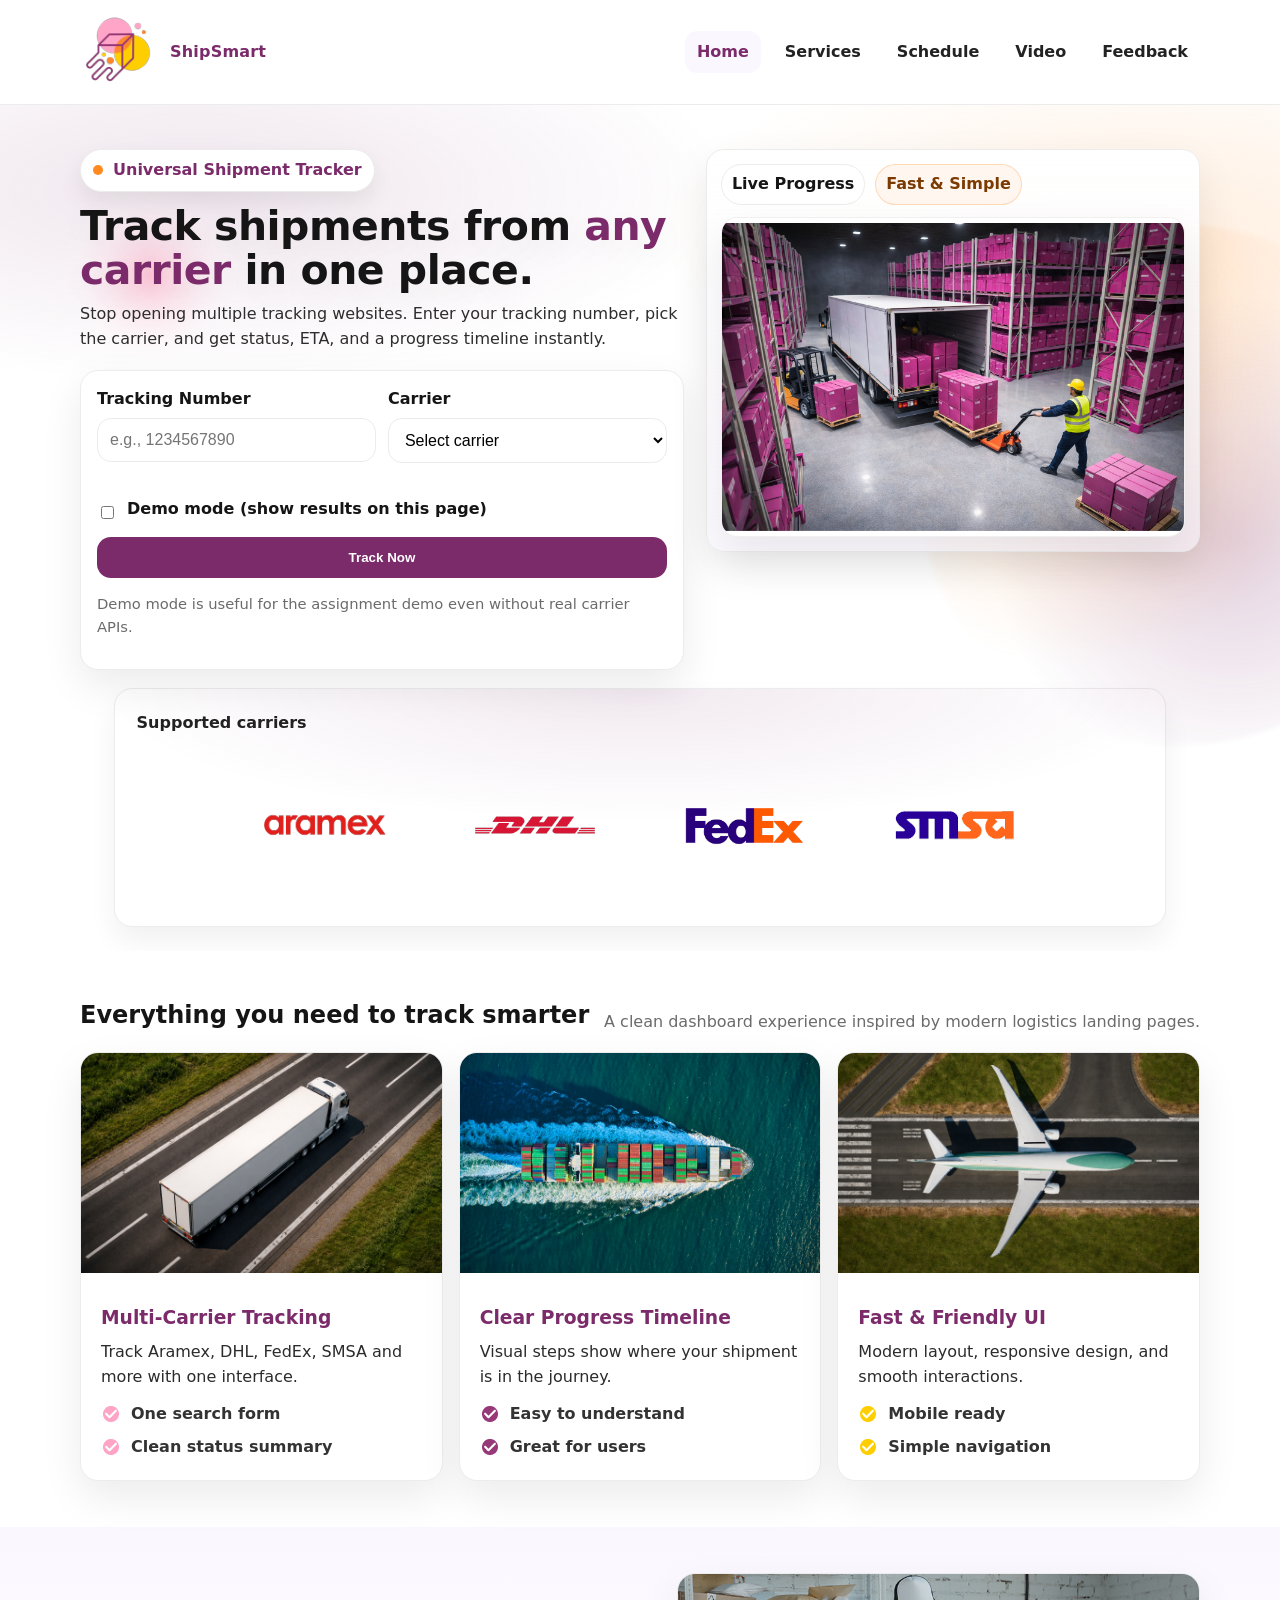
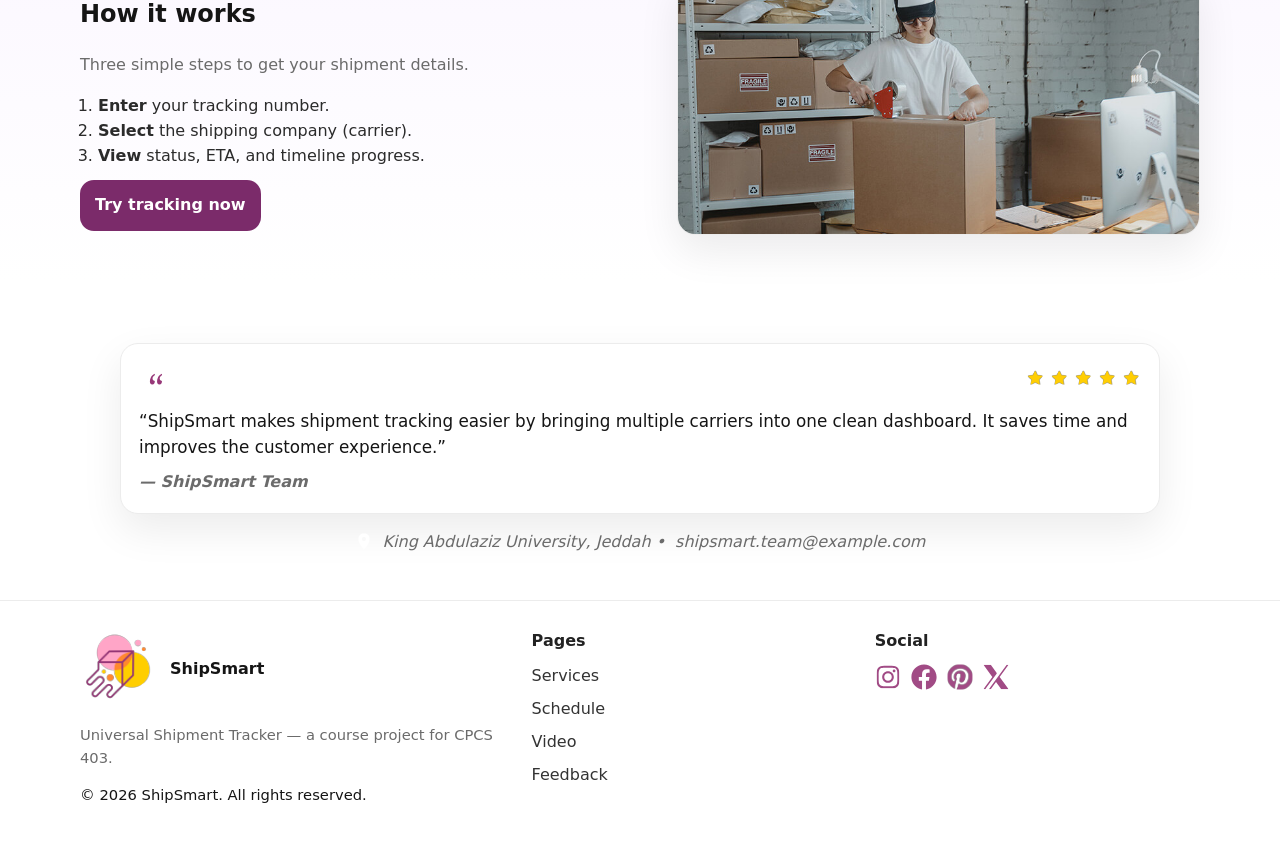
==== index.html @ 84a495c3 "add required files for assinment1" ====
<!--
Name: Sama Salem Saloum
ID: 2205679
Section: CPCS403
Date: 27-02-2026
File: index.html
Purpose: ShipSmart Home Page (Universal Shipment Tracker) - interactive landing page
-->

<!DOCTYPE html>
<html lang="en">
<head>
  <meta charset="UTF-8" />
  <meta name="viewport" content="width=device-width, initial-scale=1.0" />
  <title>ShipSmart | Universal Shipment Tracker</title>
  <link rel="icon" type="image/svg+xml" href="images/shipsmart-logo-3.svg" />

  <!-- External CSS (Required) -->
  <link rel="stylesheet" href="global/main.css" />
  <!-- Print CSS (schedule-only printing) -->
  <link rel="stylesheet" href="global/print.css" media="print" />
</head>

<body>
  <!-- ===================== HEADER (Semantic Tag required) ===================== -->
  <header class="site-header">
    <div class="container header-inner">
      <!-- Brand -->
      <a class="brand" href="index.html" aria-label="ShipSmart Home">
        <img class="brand-logo" src="images/shipsmart-logo-3.svg" alt="ShipSmart logo" />
        <span class="brand-name">ShipSmart</span>
      </a>

      <!-- Navigation (consistent across pages) -->
      <nav class="nav" aria-label="Main navigation">
        <ul class="nav-list">
          <li><a class="nav-link is-active" href="index.html">Home</a></li>
          <li><a class="nav-link" href="pages/services.html">Services</a></li>
          <li><a class="nav-link" href="pages/schedule.html">Schedule</a></li>
          <li><a class="nav-link" href="pages/video.html">Video</a></li>
          <li><a class="nav-link" href="pages/feedback.html">Feedback</a></li>
        </ul>
      </nav>

      <!-- Mobile toggle -->
      <button class="nav-toggle" type="button" aria-label="Open menu" aria-expanded="false">
        ☰
      </button>
    </div>
  </header>

  <!-- ===================== MAIN ===================== -->
  <main>
    <!-- ===================== HERO ===================== -->
    <section class="hero">
      <!-- Decorative shapes (optional, Webflow-like) -->
      <img class="decor decor-light-1" src="images/pink light.svg" alt="" aria-hidden="true" />
      <img class="decor decor-light-2" src="images/yellow light.svg" alt="" aria-hidden="true" />

      <div class="container hero-grid">
        <!-- Left: copy + form -->
        <div class="hero-left">
          <p class="pill">
            <span class="dot"></span>
            Universal Shipment Tracker
          </p>

          <h1 class="hero-title">
            Track shipments from <span class="accent">any carrier</span> in one place.
          </h1>

          <p class="hero-subtitle">
            Stop opening multiple tracking websites. Enter your tracking number, pick the carrier,
            and get status, ETA, and a progress timeline instantly.
          </p>

          <!-- Tracking form (JS + PHP compatible) -->
          <form id="trackForm" class="card track-card" action="server/track.php" method="POST" novalidate>
            <div class="field-grid">
              <div class="field">
                <label for="trackingNumber">Tracking Number</label>
                <input
                  id="trackingNumber"
                  name="trackingNumber"
                  type="text"
                  placeholder="e.g., 1234567890"
                  autocomplete="off"
                  required
                />
                <p class="error" id="trackingError" aria-live="polite"></p>
              </div>

              <div class="field">
                <label for="carrier">Carrier</label>
                <select id="carrier" name="carrier" required>
                  <option value="" disabled selected>Select carrier</option>
                  <option value="aramex">Aramex</option>
                  <option value="dhl">DHL</option>
                  <option value="fedex">FedEx</option>
                  <option value="smsa">SMSA</option>
                </select>
                <p class="error" id="carrierError" aria-live="polite"></p>
              </div>
            </div>

            <div class="field inline">
              <input type="checkbox" id="demoMode" name="demoMode" />
              <label for="demoMode">Demo mode (show results on this page)</label>
            </div>

            <button class="btn btn-primary" type="submit" id="trackBtn">Track Now</button>

            <p class="small muted">
              Demo mode is useful for the assignment demo even without real carrier APIs.
            </p>
          </form>
        </div>

        <!-- Right: illustration + result panel -->
        <div class="hero-right">
          <div class="illustration card">
            <div class="illus-top">
              <span class="chip">Live Progress</span>
              <span class="chip chip-soft">Fast & Simple</span>
            </div>

            <!-- ✅ FIXED: media wrapper so image fits perfectly -->
            <div class="hero-media">
              <img class="hero-illus" src="images/wherehouse pirbul boxes.svg" alt="Warehouse with boxes illustration" />
            </div>

            <!-- Result area (JS demo) -->
            <div id="resultArea" class="result card-inner" hidden>
              <div class="result-head">
                <h2 class="result-title">Shipment Status</h2>
                <span id="statusBadge" class="badge">Loading</span>
              </div>

              <div class="result-grid">
                <p><strong>Carrier:</strong> <span id="rCarrier">—</span></p>
                <p><strong>Tracking #:</strong> <span id="rTracking">—</span></p>
                <p><strong>ETA:</strong> <span id="rEta">—</span></p>
                <p><strong>Last Update:</strong> <span id="rUpdate">—</span></p>
              </div>

              <!-- Timeline (ordered list required usage) -->
              <ol class="timeline" aria-label="Shipment progress timeline">
                <li class="step" data-step="created"><span class="step-dot"></span>Shipment Created</li>
                <li class="step" data-step="picked"><span class="step-dot"></span>Picked Up</li>
                <li class="step" data-step="transit"><span class="step-dot"></span>In Transit</li>
                <li class="step" data-step="out"><span class="step-dot"></span>Out for Delivery</li>
                <li class="step" data-step="delivered"><span class="step-dot"></span>Delivered</li>
              </ol>

              <div class="result-actions">
                <button class="btn" type="button" id="newSearchBtn">New Search</button>
                <a class="btn btn-ghost" href="pages/feedback.html">Leave Feedback</a>
              </div>
            </div>

            <!-- Loading box -->
            <div id="loadingBox" class="loading" hidden>
              <span class="spinner" aria-hidden="true"></span>
              <span>Checking shipment status…</span>
            </div>
          </div>
        </div>
      </div>

      <!-- ✅ FIXED: Supported carriers full width under BOTH cards -->
      <div class="container">
        <div class="container container-wide">
        <div class="logos logos-wide">
          <p class="logos-title">Supported carriers</p>
          <div class="logos-row" aria-label="Carrier logos">
            <img src="images/aramex logo.svg" alt="Aramex" class="logo" />
            <img src="images/dhl logo.svg" alt="DHL" class="logo" />
            <img src="images/fedex logo.svg" alt="FedEx" class="logo" />
            <img src="images/smsa logo.svg" alt="SMSA" class="logo" />
          </div>
        </div>
        </div>
      </div>
    </section>

    <!-- ===================== FEATURES ===================== -->
    <section class="section">
      <div class="container">
        <div class="section-head">
          <h2>Everything you need to track smarter</h2>
          <p class="muted">
            A clean dashboard experience inspired by modern logistics landing pages.
          </p>
        </div>

        <div class="grid-3">
          <!-- Card 1 -->
          <article class="feature card">
            <div class="feature-image">
              <img src="images/truck.svg" alt="Truck transport" />
            </div>

            <div class="feature-content">
              <h3>Multi-Carrier Tracking</h3>
              <p>Track Aramex, DHL, FedEx, SMSA and more with one interface.</p>

              <ul class="check-list">
                <li><img src="images/pink check.svg" alt="" aria-hidden="true"> One search form</li>
                <li><img src="images/pink check.svg" alt="" aria-hidden="true"> Clean status summary</li>
              </ul>
            </div>
          </article>

          <!-- Card 2 -->
          <article class="feature card">
            <div class="feature-image">
              <img src="images/ship.svg" alt="Ship transport" />
            </div>

            <div class="feature-content">
              <h3>Clear Progress Timeline</h3>
              <p>Visual steps show where your shipment is in the journey.</p>

              <ul class="check-list">
                <li><img src="images/pirbul check.svg" alt="" aria-hidden="true"> Easy to understand</li>
                <li><img src="images/pirbul check.svg" alt="" aria-hidden="true"> Great for users</li>
              </ul>
            </div>
          </article>

          <!-- Card 3 -->
          <article class="feature card">
            <div class="feature-image">
              <img src="images/airplane.svg" alt="Airplane transport" />
            </div>

            <div class="feature-content">
              <h3>Fast & Friendly UI</h3>
              <p>Modern layout, responsive design, and smooth interactions.</p>

              <ul class="check-list">
                <li><img src="images/yellow check.svg" alt="" aria-hidden="true"> Mobile ready</li>
                <li><img src="images/yellow check.svg" alt="" aria-hidden="true"> Simple navigation</li>
              </ul>
            </div>
          </article>
        </div>
      </div>
    </section>

    <!-- ===================== HOW IT WORKS ===================== -->
    <section class="section section-soft">
      <div class="container how-grid">
        <div>
          <h2>How it works</h2>
          <p class="muted">
            Three simple steps to get your shipment details.
          </p>

          <!-- Required HTML element usage -->
          <ol class="how-steps">
            <li><strong>Enter</strong> your tracking number.</li>
            <li><strong>Select</strong> the shipping company (carrier).</li>
            <li><strong>View</strong> status, ETA, and timeline progress.</li>
          </ol>

          <a class="btn btn-primary btn-inline" href="#trackForm">Try tracking now</a>
        </div>

        <div class="card how-card">
          <img src="images/girl do box orders.svg" alt="Person managing orders illustration" />
        </div>
      </div>
    </section>

    <!-- ===================== QUOTE / TESTIMONIAL ===================== -->
    <section class="section">
      <div class="container">
        <blockquote class="quote card">
          <div class="quote-top">
            <img class="quote-icon" src="images/duble cotation mark pirbul.svg" alt="" aria-hidden="true" />
            <div class="stars" aria-label="rating">
              <img src="images/star.svg" alt="" aria-hidden="true" />
              <img src="images/star.svg" alt="" aria-hidden="true" />
              <img src="images/star.svg" alt="" aria-hidden="true" />
              <img src="images/star.svg" alt="" aria-hidden="true" />
              <img src="images/star.svg" alt="" aria-hidden="true" />
            </div>
          </div>

          <p>
            “ShipSmart makes shipment tracking easier by bringing multiple carriers into one clean dashboard.
            It saves time and improves the customer experience.”
          </p>

          <cite>— ShipSmart Team</cite>
        </blockquote>

        <!-- address tag required usage -->
        <address class="contact">
          <img src="images/location icon.svg" alt="" aria-hidden="true" />
          King Abdulaziz University, Jeddah •
          <a href="mailto:shipsmart.team@example.com">shipsmart.team@example.com</a>
        </address>
      </div>
    </section>
  </main>

  <!-- ===================== FOOTER (Semantic Tag required) ===================== -->
  <footer class="site-footer">
    <div class="container footer-grid">
      <div>
        <div class="footer-brand">
          <img class="footer-logo" src="images/shipsmart-logo-3.svg" alt="ShipSmart logo" />
          <strong>ShipSmart</strong>
        </div>
        <p class="muted small">
          Universal Shipment Tracker — a course project for CPCS 403.
        </p>
        <p class="small">&copy; 2026 ShipSmart. All rights reserved.</p>
      </div>

      <div>
        <p class="footer-title">Pages</p>
        <ul class="footer-links">
          <li><a href="pages/services.html">Services</a></li>
          <li><a href="pages/schedule.html">Schedule</a></li>
          <li><a href="pages/video.html">Video</a></li>
          <li><a href="pages/feedback.html">Feedback</a></li>
        </ul>
      </div>

      <div>
        <p class="footer-title">Social</p>
        <div class="social">
          <a href="#" aria-label="Instagram"><img src="images/instagram-logo.svg" alt="" aria-hidden="true" /></a>
          <a href="#" aria-label="Facebook"><img src="images/facebook-logo.svg" alt="" aria-hidden="true" /></a>
          <a href="#" aria-label="Pinterest"><img src="images/pinterest-logo.svg" alt="" aria-hidden="true" /></a>
          <a href="#" aria-label="X"><img src="images/x-logo.svg" alt="" aria-hidden="true" /></a>
        </div>
      </div>
    </div>
  </footer>

  <!-- External JS (Required) -->
  <script src="scripts/main.js"></script>
</body>
</html>
---- global/main.css ----
/*
Name: Sama Salem Saloum
ID: 2205679
Section: CPCS403
Date: 27-02-2026
File: global/main.css
Purpose: Global styling for ShipSmart (Webflow-style landing page)
*/

:root{
  --bg: #ffffff;
  --soft: #fbf7ff;
  --soft2:#fff6f0;
  --text:#151515;
  --muted:#6b6b6b;
  --border:#ececec;

  --primary:#7b2b6a;     /* purple */
  --accent:#ff8a1f;      /* orange */
  --yellow:#f6c544;

  --radius: 18px;
  --shadow: 0 16px 40px rgba(0,0,0,0.08);
  --shadow2: 0 10px 22px rgba(0,0,0,0.07);
}

*{ box-sizing:border-box; }
html,body{ height:100%; }
body{
  margin:0;
  font-family: system-ui, -apple-system, Segoe UI, Roboto, Arial, sans-serif;
  color:var(--text);
  background:var(--bg);
  line-height:1.55;
}

img{ max-width:100%; display:block; }
a{ color:inherit; text-decoration:none; }
a:hover{ text-decoration:underline; }

.container{
  width:min(1120px, 92%);
  margin:0 auto;
}

/* ===================== HEADER ===================== */
.site-header{
  position:sticky;
  top:0;
  z-index:50;
  background: rgba(255,255,255,0.86);
  backdrop-filter: blur(10px);
  border-bottom:1px solid var(--border);
}

.header-inner{
  display:flex;
  align-items:center;
  justify-content:space-between;
  gap:14px;
  padding:12px 0;
}

.brand{
  display:flex;
  align-items:center;
  gap:10px;
}
.brand-logo{
  width:80px;
  height:80px;
  object-fit:contain;
}
.brand-name{
  font-weight:900;
  letter-spacing:.2px;
  color:var(--primary);
}

.nav-list{
  list-style:none;
  padding:0;
  margin:0;
  display:flex;
  gap:12px;
}
.nav-link{
  display:inline-block;
  padding:9px 12px;
  border-radius:12px;
  font-weight:700;
  color:#222;
}
.nav-link:hover,
.nav-link.is-active{
  background: var(--soft);
  color: var(--primary);
  text-decoration:none;
}

.nav-toggle{
  display:none;
  border:1px solid var(--border);
  background:#fff;
  border-radius:12px;
  padding:8px 10px;
  font-size:18px;
  cursor:pointer;
}

/* ===================== HERO ===================== */
.hero{
  position:relative;
  overflow:hidden;
  padding:44px 0 24px;
  background:
    radial-gradient(900px 320px at 15% 10%, rgba(123,43,106,0.12), transparent 60%),
    radial-gradient(820px 320px at 90% 15%, rgba(255,138,31,0.14), transparent 60%),
    linear-gradient(180deg, #ffffff, #ffffff);
}

.decor{
  position:absolute;
  pointer-events:none;
  opacity:0.9;
}
.decor-wave-1{ left:-40px; top:120px; width:260px; opacity:0.65; }
.decor-wave-2{ right:-50px; top:80px; width:280px; opacity:0.55; }
.decor-light-1{ left:20px; top:40px; width:260px; opacity:0.75; }
.decor-light-2{ right:40px; top:220px; width:240px; opacity:0.65; }

.hero::after{
  content:"";
  position:absolute;
  width:520px;
  height:520px;
  right:-160px;
  top:120px;
  background: radial-gradient(circle at 30% 30%, rgba(255,138,31,0.25), transparent 55%),
              radial-gradient(circle at 60% 60%, rgba(123,43,106,0.22), transparent 55%);
  filter: blur(2px);
  border-radius:50%;
  z-index:0;
}

.hero-grid{
  position:relative;
  z-index:1; /* keep content above blob */
  display:grid;
  grid-template-columns: 1.1fr 0.9fr;
  gap:22px;
  align-items:start;
}

.pill{
  display:inline-flex;
  align-items:center;
  gap:10px;
  padding:8px 12px;
  border:1px solid var(--border);
  border-radius:999px;
  background:#fff;
  box-shadow: var(--shadow2);
  font-weight:800;
  color:var(--primary);
  margin:0 0 12px;
}
.pill .dot{
  width:10px;
  height:10px;
  border-radius:999px;
  background: var(--accent);
}

.hero-title{
  margin:0 0 10px;
  font-size: clamp(2rem, 3.2vw, 3rem);
  line-height:1.08;
  letter-spacing:-0.5px;
  text-shadow: 0 10px 30px rgba(0,0,0,0.06);
}
.accent{ color:var(--primary); }

.hero-subtitle{
  margin:0 0 18px;
  color:#2d2d2d;
  max-width: 60ch;
}

/* ===================== CARDS / FORM ===================== */
.card{
  background:#fff;
  border:1px solid var(--border);
  border-radius: var(--radius);
  box-shadow: var(--shadow);
}

.track-card{
  padding:16px;
}

.field-grid{
  display:grid;
  grid-template-columns: 1fr 1fr;
  gap:12px;
}

.field label{
  display:block;
  font-weight:800;
  margin-bottom:6px;
}

input[type="text"], select{
  width:100%;
  padding:12px 12px;
  border-radius: 14px;
  border:1px solid var(--border);
  outline:none;
  font-size:1rem;
  background:#fff;
}
input[type="text"]:focus, select:focus{
  border-color: rgba(123,43,106,0.65);
  box-shadow: 0 0 0 4px rgba(123,43,106,0.12);
}

.inline{
  display:flex;
  align-items:center;
  gap:10px;
  margin-top:10px;
}
.error{
  margin:6px 0 0;
  color:#b00020;
  font-weight:800;
  min-height:18px;
}

.btn{
  display:inline-flex;
  justify-content:center;
  align-items:center;
  gap:8px;
  padding:12px 14px;
  border-radius: 14px;
  border:1px solid var(--border);
  background:#fff;
  font-weight:900;
  cursor:pointer;
}
.btn-primary{
  width:100%;
  background: var(--primary);
  border-color: transparent;
  color:#fff;
  margin-top:10px;
}
.btn-primary:hover{ filter:brightness(1.05); }

.btn-inline{ width:auto; margin-top:12px; }

.btn-ghost{
  background: transparent;
  border-color: rgba(123,43,106,0.5);
  color: var(--primary);
  text-decoration:none;
}
.btn-ghost:hover{
  background: var(--soft);
  text-decoration:none;
}

.small{ font-size:0.92rem; }
.muted{ color: var(--muted); }

/* ===================== RIGHT HERO ===================== */
.illustration{
  padding:14px;
  position:relative;
  background: linear-gradient(180deg, #fff, rgba(251,247,255,0.65));
  display:flex;
  flex-direction:column;
  gap:12px;
}

.illus-top{
  display:flex;
  gap:10px;
  flex-wrap:wrap;
}

.chip{
  font-weight:900;
  padding:7px 10px;
  border-radius: 999px;
  border:1px solid var(--border);
  background:#fff;
}
.chip-soft{
  background: var(--soft2);
  border-color: rgba(255,138,31,0.28);
  color:#7a3a00;
}

/* ✅ FIX: Image always fits in card (media box) */
.hero-media{
  width:100%;
  height:320px;          /* adjust if needed */
  border-radius:16px;
  overflow:hidden;
  border:1px solid rgba(0,0,0,0.06);
  box-shadow: 0 18px 40px rgba(0,0,0,0.08);
  background:#fff;
}

.hero-illus{
  width:100%;
  height:100%;
  object-fit:cover;
  display:block;
  margin:0;
}

/* loading + result inside */
.card-inner{
  margin-top:0;
  padding:14px;
  border-radius: 16px;
  border:1px solid var(--border);
  background: linear-gradient(180deg, #fff, #fff);
  box-shadow: var(--shadow2);
}
.loading{
  display:flex;
  align-items:center;
  gap:10px;
  padding:14px;
  border-radius: 16px;
  border:1px dashed var(--border);
  background:#fff;
}
.loading[hidden],
#loadingBox[hidden]{
  display:none !important;
}
.spinner{
  width:20px; height:20px;
  border:3px solid #eee;
  border-top-color: var(--primary);
  border-radius:50%;
  animation: spin .9s linear infinite;
}
@keyframes spin{ to{ transform: rotate(360deg);} }

.result-head{
  display:flex;
  justify-content:space-between;
  align-items:center;
  gap:10px;
}
.result-title{
  margin:0;
  color: var(--primary);
  font-size:1.1rem;
}
.badge{
  padding:7px 10px;
  border-radius:999px;
  font-weight:900;
  background:#eef3ff;
  color:#1d4ed8;
}
.badge.ok{ background:#e9fff0; color:#0b6b2c; }
.badge.warn{ background:#fff4e6; color:#7a4a00; }

.result-grid{
  display:grid;
  grid-template-columns: 1fr 1fr;
  gap:8px 10px;
  margin:10px 0 12px;
}
.result-grid p{ margin:0; }

.timeline{
  list-style:none;
  padding:0;
  margin:0;
  display:grid;
  gap:8px;
}
.step{
  display:flex;
  align-items:center;
  gap:10px;
  padding:10px 12px;
  border-radius: 14px;
  border:1px solid var(--border);
  background:#fff;
  font-weight:800;
}
.step-dot{
  width:12px;
  height:12px;
  border-radius:999px;
  border:3px solid #cfcfcf;
  background:#fff;
}
.step.done{
  background:#f0fff6;
  border-color: rgba(11,107,44,0.18);
}
.step.done .step-dot{
  border-color:#0b6b2c;
  background:#0b6b2c;
}
.step.active{
  background: var(--soft);
  border-color: rgba(123,43,106,0.22);
}
.step.active .step-dot{
  border-color: var(--primary);
  background: var(--primary);
}
.result-actions{
  display:flex;
  gap:10px;
  flex-wrap:wrap;
  margin-top:12px;
}

/* ===================== Supported carriers (FULL WIDTH) ===================== */
.logos{
  margin-top:18px;
  padding:22px 22px 26px;
  border-radius:18px;
  border:1px solid var(--border);
  background:
    radial-gradient(900px 220px at 50% 0%, rgba(123,43,106,0.10), transparent 60%),
    #fff;
  box-shadow: 0 14px 28px rgba(0,0,0,0.06);
}

.logos-title{
  margin:0 0 14px;
  font-weight:900;
  color:#222;
}

/* make the row feel “full” */
.logos-row{
  display:flex;
  justify-content:center;
  align-items:center;
  flex-wrap:wrap;
  gap:80px;              /* bigger gaps */
  padding:10px 0;
}

.logo{
  height:110px;
  width:auto;
  padding:0;             /* remove box padding */
  border:0;              /* remove border */
  border-radius:0;
  background:transparent;/* remove white bg */
  box-shadow:none;       /* remove shadow */
  opacity:1;
  filter: none;
  transition: transform .18s ease, opacity .18s ease;
}

/* hover only lifts the logo, not a card */
.logo:hover{
  transform: translateY(-3px) scale(1.06);
}

/* desktop: even bigger */
@media (min-width: 981px){
  .logo{ height:130px; }
}

/* mobile: keep readable */
@media (max-width: 520px){
  .logos-row{ gap:18px; }
  .logo{ height:90px; }
}

/* ===================== SECTIONS ===================== */
.section{
  padding:46px 0;
}
.section-soft{
  background: linear-gradient(180deg, var(--soft), #fff);
}
.section-head{
  display:flex;
  justify-content:space-between;
  align-items:flex-end;
  gap:12px;
  margin-bottom:18px;
}
.section-head h2{ margin:0; }
.section-head p{ margin:0; max-width:60ch; }

.grid-3{
  display:grid;
  grid-template-columns: repeat(3, 1fr);
  gap:16px;
}

/* ===== Feature Card Image Header Style ===== */
.feature{
  overflow: hidden;
  padding: 0;
  display: flex;
  flex-direction: column;
  transition: transform .18s ease, box-shadow .18s ease;
}
.feature:hover{
  transform: translateY(-8px);
  box-shadow: 0 24px 60px rgba(123,43,106,0.14);
  border-color: rgba(123,43,106,0.18);
}

.feature-image{
  width: 100%;
  height: 220px;
  overflow: hidden;
  position: relative;
}

.feature-image img{
  width: 100%;
  height: 100%;
  object-fit: cover;
  display: block;
  transition: transform .4s ease;
}

.feature:hover .feature-image img{
  transform: scale(1.05);
}

.feature-content{
  padding: 20px;
}

.feature-image::after{
  content: "";
  position: absolute;
  inset: 0;
  background: linear-gradient(to bottom, rgba(0,0,0,0) 40%, rgba(0,0,0,0.15));
}

.feature h3{ margin:10px 0 8px; color: var(--primary); }
.feature p{ margin:0 0 12px; color:#2b2b2b; }

.check-list{
  list-style:none;
  padding:0; margin:0;
  display:grid;
  gap:8px;
}
.check-list li{
  display:flex;
  align-items:center;
  gap:10px;
  font-weight:800;
  color:#333;
}
.check-list img{ width:20px; height:20px; }

/* How */
.how-grid{
  display:grid;
  grid-template-columns: 1.05fr 0.95fr;
  gap:18px;
  align-items:center;
}
.how-steps{
  margin:12px 0 0;
  padding-left: 18px;
  color:#2b2b2b;
}
.how-card{
  padding:0;
  border-radius:18px;
  overflow:hidden;
}
.how-card img{
  width:100%;
  height:260px;
  object-fit:cover;
  display:block;
}

/* Quote */
.quote{
  padding:18px;
}
.quote p{
  margin:12px 0 10px;
  font-size:1.05rem;
}
.quote-top{
  display:flex;
  align-items:center;
  justify-content:space-between;
  gap:12px;
}
.quote-icon{ width:34px; height:34px; }
.stars{
  display:flex;
  gap:6px;
}
.stars img{ width:18px; height:18px; }
cite{
  display:block;
  color: var(--muted);
  font-style: italic;
  font-weight:700;
}

.contact{
  display:flex;
  align-items:center;
  justify-content:center;
  gap:10px;
  flex-wrap:wrap;
  text-align:center;
  margin-top:16px;
  color: var(--muted);
}

.contact img{
  width:18px;
  height:18px;
}

/* ===================== FOOTER ===================== */
.site-footer{
  border-top:1px solid var(--border);
  padding:28px 0;
  background:rgb(255, 255, 255);
}
.footer-grid{
  display:grid;
  grid-template-columns: 1.2fr 0.9fr 0.9fr;
  gap:18px;
  align-items:start;
}
.footer-brand{
  display:flex;
  align-items:center;
  gap:10px;
}
.footer-logo{
  width:80px;
  height:80px;
  object-fit:contain;
}
.footer-title{
  margin:0 0 10px;
  font-weight:900;
  color:#222;
}
.footer-links{
  list-style:none;
  padding:0;
  margin:0;
  display:grid;
  gap:8px;
}
.footer-links a{
  color:#333;
  font-weight:400;
}
.footer-links a:hover{ color: var(--primary); }

.social{
  display:flex;
  gap:10px;
  align-items:center;
}
.social img{ width:26px; height:26px; opacity:0.9; }

/* ===================== RESPONSIVE ===================== */
@media (max-width: 980px){
  .hero-grid{ grid-template-columns: 1fr; }
  .field-grid{ grid-template-columns: 1fr; }
  .result-grid{ grid-template-columns: 1fr; }
  .grid-3{ grid-template-columns: 1fr; }
  .how-grid{ grid-template-columns: 1fr; }
  .footer-grid{ grid-template-columns: 1fr; }

  .hero-media{ height:280px; } /* a bit smaller on mobile */
}

@media (max-width: 860px){
  .nav{ display:none; }
  .nav-toggle{ display:inline-flex; }

  body.menu-open .nav{
    display:block;
    position:absolute;
    top:68px;
    left:4%;
    right:4%;
    background:#fff;
    border:1px solid var(--border);
    border-radius: var(--radius);
    box-shadow: var(--shadow2);
    padding:10px;
  }
  body.menu-open .nav-list{
    flex-direction:column;
  }
}

.container-wide{
  width:min(1320px, 94%);
}

/* ===================== PAGE HERO (inner pages) ===================== */
.page-hero{
  background:
    radial-gradient(700px 200px at 20% 30%, rgba(123,43,106,0.08), transparent 60%),
    radial-gradient(600px 200px at 80% 20%, rgba(255,138,31,0.08), transparent 60%),
    #fff;
  padding: 36px 0 20px;
}
.page-hero h1{
  margin:0 0 8px;
  color: var(--primary);
}
.page-hero p{
  margin:0;
  max-width:68ch;
}
.required-star{
  color:#b00020;
  font-weight:900;
}

/* ===================== SCHEDULE TABLE ===================== */
.table-wrap{
  overflow-x:auto;
  margin:18px 0;
  border-radius: var(--radius);
  border:1px solid var(--border);
  box-shadow: var(--shadow2);
}

.schedule-table{
  width:100%;
  border-collapse:collapse;
  font-size:0.95rem;
}

.schedule-table caption{
  padding:14px 18px;
  font-weight:900;
  text-align:left;
  color: var(--primary);
  background: var(--soft);
  border-bottom:1px solid var(--border);
}

.schedule-table th,
.schedule-table td{
  padding:12px 16px;
  text-align:center;
  border:1px solid var(--border);
}

.schedule-table thead th{
  background: var(--primary);
  color:#fff;
  font-weight:800;
  letter-spacing:0.3px;
  white-space:nowrap;
}

.schedule-table tbody tr:nth-child(even){
  background: rgba(251,247,255,0.45);
}

.schedule-table tbody tr:hover{
  background: rgba(123,43,106,0.06);
}

.carrier-cell{
  font-weight:900;
  color: var(--primary);
  background: var(--soft) !important;
  vertical-align:middle;
}

.merged-cell{
  background: rgba(255,138,31,0.10) !important;
  font-style:italic;
  font-weight:700;
  color:#7a3a00;
}

.schedule-info{
  margin-top:22px;
}
.schedule-info h3{ color: var(--primary); margin:0 0 8px; }
.schedule-info h4{ margin:18px 0 6px; }
.schedule-info ul,
.schedule-info ol{
  padding-left:20px;
  margin:0 0 12px;
  color:#2b2b2b;
}

/* ===================== FEEDBACK FORM ===================== */
.feedback-layout{
  display:grid;
  grid-template-columns: 1fr;
  gap:24px;
  align-items:start;
  max-width:780px;
  margin:0 auto;
}

.feedback-card{
  padding:28px;
  width:100%;
}
.feedback-card h2{
  margin:0 0 18px;
  color: var(--primary);
}

.form-group{
  margin-bottom:18px;
}
.form-group label{
  display:block;
  font-weight:800;
  margin-bottom:6px;
}

/* Override default input/select styles for feedback page too */
.feedback-card input[type="text"],
.feedback-card input[type="email"],
.feedback-card select,
.feedback-card textarea{
  width:100%;
  padding:12px 14px;
  border-radius:14px;
  border:1px solid var(--border);
  outline:none;
  font-size:1rem;
  font-family:inherit;
  background:#fff;
  transition: border-color .2s, box-shadow .2s;
}
.feedback-card input[type="text"]:focus,
.feedback-card input[type="email"]:focus,
.feedback-card select:focus,
.feedback-card textarea:focus{
  border-color: rgba(123,43,106,0.65);
  box-shadow: 0 0 0 4px rgba(123,43,106,0.12);
}

.feedback-card textarea{
  resize:vertical;
  min-height:100px;
}

/* Fieldset reset */
.form-fieldset{
  border:none;
  padding:0;
  margin:0 0 18px;
}
.form-fieldset legend{
  font-weight:800;
  margin-bottom:10px;
  padding:0;
}

/* Radio group */
.radio-group{
  display:flex;
  gap:16px;
  flex-wrap:wrap;
}
.radio-label{
  display:inline-flex;
  align-items:center;
  gap:8px;
  padding:10px 16px;
  border:1px solid var(--border);
  border-radius:12px;
  background:#fff;
  cursor:pointer;
  font-weight:700;
  transition: border-color .2s, background .2s;
}
.radio-label:hover{
  border-color: rgba(123,43,106,0.35);
  background: var(--soft);
}
.radio-label input[type="radio"]{
  accent-color: var(--primary);
  width:16px;
  height:16px;
}

/* Checkbox group */
.checkbox-group{
  display:grid;
  grid-template-columns: 1fr 1fr;
  gap:10px;
}
.checkbox-label{
  display:inline-flex;
  align-items:center;
  gap:8px;
  padding:10px 14px;
  border:1px solid var(--border);
  border-radius:12px;
  background:#fff;
  cursor:pointer;
  font-weight:700;
  transition: border-color .2s, background .2s;
}
.checkbox-label:hover{
  border-color: rgba(123,43,106,0.35);
  background: var(--soft);
}
.checkbox-label input[type="checkbox"]{
  accent-color: var(--primary);
  width:16px;
  height:16px;
}

/* Hint text */
.hint{
  margin:6px 0 0;
  font-size:0.88rem;
  color: var(--muted);
}

/* Form actions */
.form-actions{
  display:flex;
  gap:12px;
  flex-wrap:wrap;
  margin-top:6px;
}
.form-actions .btn-primary{
  width:auto;
  flex:1;
}
.form-actions .btn-ghost{
  flex:0 0 auto;
}

/* Input error state */
.form-group.has-error input,
.form-group.has-error select,
.form-group.has-error textarea{
  border-color:#b00020;
  box-shadow: 0 0 0 3px rgba(176,0,32,0.10);
}

/* Sidebar */
.feedback-sidebar{
  display:flex;
  flex-direction:column;
  gap:16px;
}
.sidebar-card{
  padding:22px;
}
.sidebar-card h3{
  margin:0 0 10px;
  color: var(--primary);
}
.sidebar-card h4{
  margin:14px 0 6px;
}
.sidebar-card ul{
  padding-left:18px;
  margin:0;
  color:#2b2b2b;
}
.sidebar-contact{
  display:block;
  padding:16px 22px;
  border:1px solid var(--border);
  border-radius: var(--radius);
  background:#fff;
  color: var(--muted);
  font-style:normal;
  line-height:1.6;
}

/* Success card */
.feedback-success{
  text-align:center;
  padding:40px 0;
}
.success-card{
  padding:36px;
  max-width:500px;
  margin:0 auto;
}
.success-card h2{
  color: var(--primary);
  margin:0 0 10px;
}
.success-card p{
  margin:0 0 18px;
  color:#2b2b2b;
}

/* ===================== SERVICES PAGE ===================== */
.services-grid{
  display:grid;
  grid-template-columns: repeat(2,1fr);
  gap:18px;
  margin-top:16px;
}
.service-card{
  padding:24px;
  text-align:center;
  transition: transform .18s ease, box-shadow .18s ease;
}
.service-card:hover{
  transform: translateY(-6px);
  box-shadow: 0 20px 48px rgba(123,43,106,0.12);
  border-color: rgba(123,43,106,0.18);
}
.service-icon{
  font-size:2.4rem;
  margin-bottom:10px;
}
.service-card h3{
  margin:0 0 8px;
  color: var(--primary);
}
.service-card p{
  margin:0;
  color:#2b2b2b;
}

.benefits-grid{
  display:grid;
  grid-template-columns:1fr 1fr;
  gap:24px;
  margin:16px 0 24px;
}
.benefits-grid h4{ margin:0 0 6px; color: var(--primary); }
.benefits-grid ul,
.benefits-grid ol{
  padding-left:20px;
  margin:8px 0 0;
  color:#2b2b2b;
}

/* ===================== VIDEO PAGE ===================== */
.video-wrap{
  padding:0;
  overflow:hidden;
}
.video-wrap video{
  display:block;
  width:100%;
  max-width:100%;
}
.video-wrap code{
  font-family: Consolas, monospace;
  font-size:0.9em;
}

/* ===================== RESPONSIVE (inner pages) ===================== */
@media (max-width: 980px){
  .feedback-layout{ grid-template-columns:1fr; }
  .services-grid{ grid-template-columns:1fr; }
  .benefits-grid{ grid-template-columns:1fr; }
  .checkbox-group{ grid-template-columns:1fr; }
}
---- global/print.css ----
/*
File: global/print.css
Purpose: Print stylesheet — only table content should be printed
*/

/* ===== Hide everything by default ===== */
body *{
  visibility:hidden;
}

/* ===== Show only the schedule table and its contents ===== */
#scheduleTable,
#scheduleTable *,
#mainSchedule,
#mainSchedule *{
  visibility:visible;
}

/* Position the table at top-left of the printed page */
#scheduleTable{
  position:absolute;
  left:0;
  top:0;
  width:100%;
}

/* ===== Table print styles ===== */
.schedule-table{
  width:100%;
  border-collapse:collapse;
  font-size:11pt;
}

.schedule-table caption{
  font-weight:bold;
  text-align:left;
  padding:8px 0;
  font-size:13pt;
}

.schedule-table th,
.schedule-table td{
  border:1px solid #333;
  padding:6px 10px;
  text-align:center;
}

.schedule-table thead th{
  background:#ddd !important;
  color:#000 !important;
  -webkit-print-color-adjust:exact;
  print-color-adjust:exact;
}

/* Remove shadows, rounded corners for print */
.table-wrap{
  border:none;
  box-shadow:none;
  border-radius:0;
  overflow:visible;
}

/* ===== Hide interactive and decorative elements ===== */
.site-header,
.site-footer,
.nav,
.nav-toggle,
.page-hero,
.schedule-info,
.hero,
.feedback-layout,
.feedback-card,
.feedback-sidebar,
.feedback-success,
.services-grid,
.benefits-grid{
  display:none !important;
}
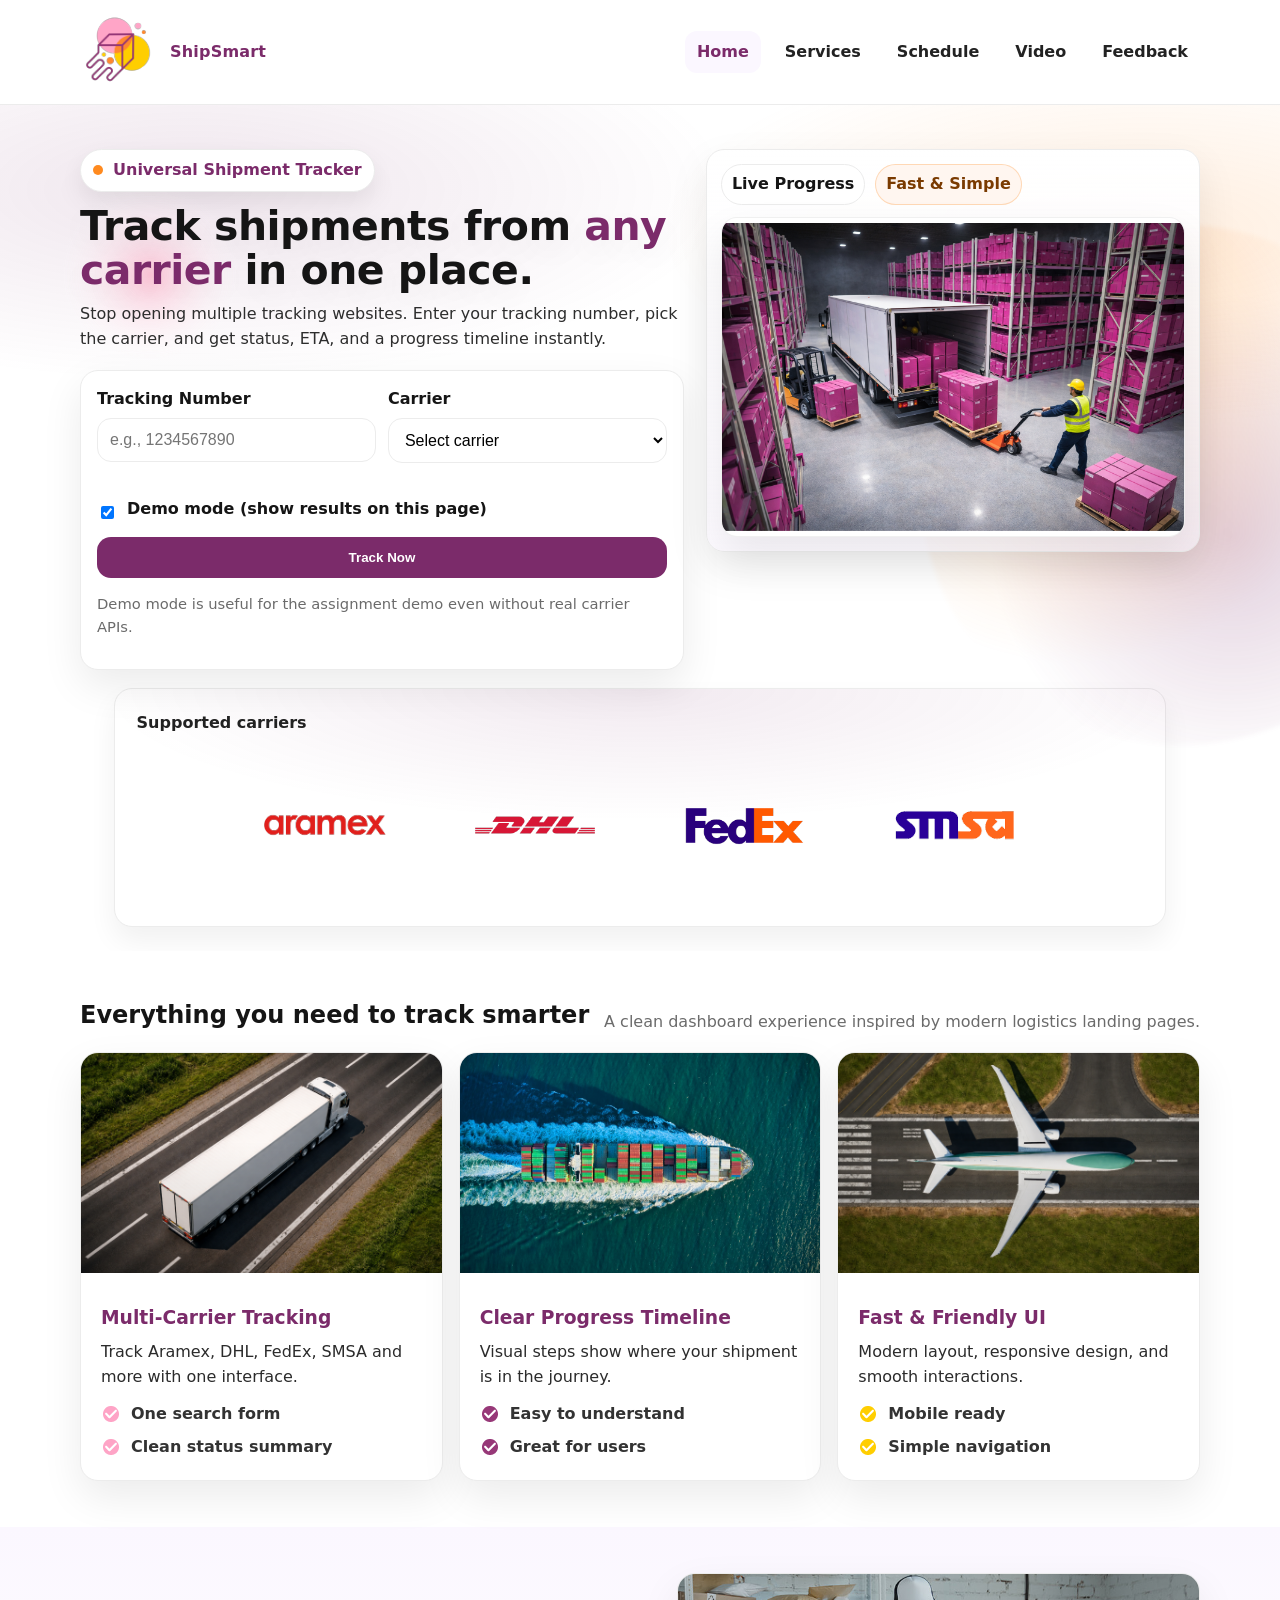
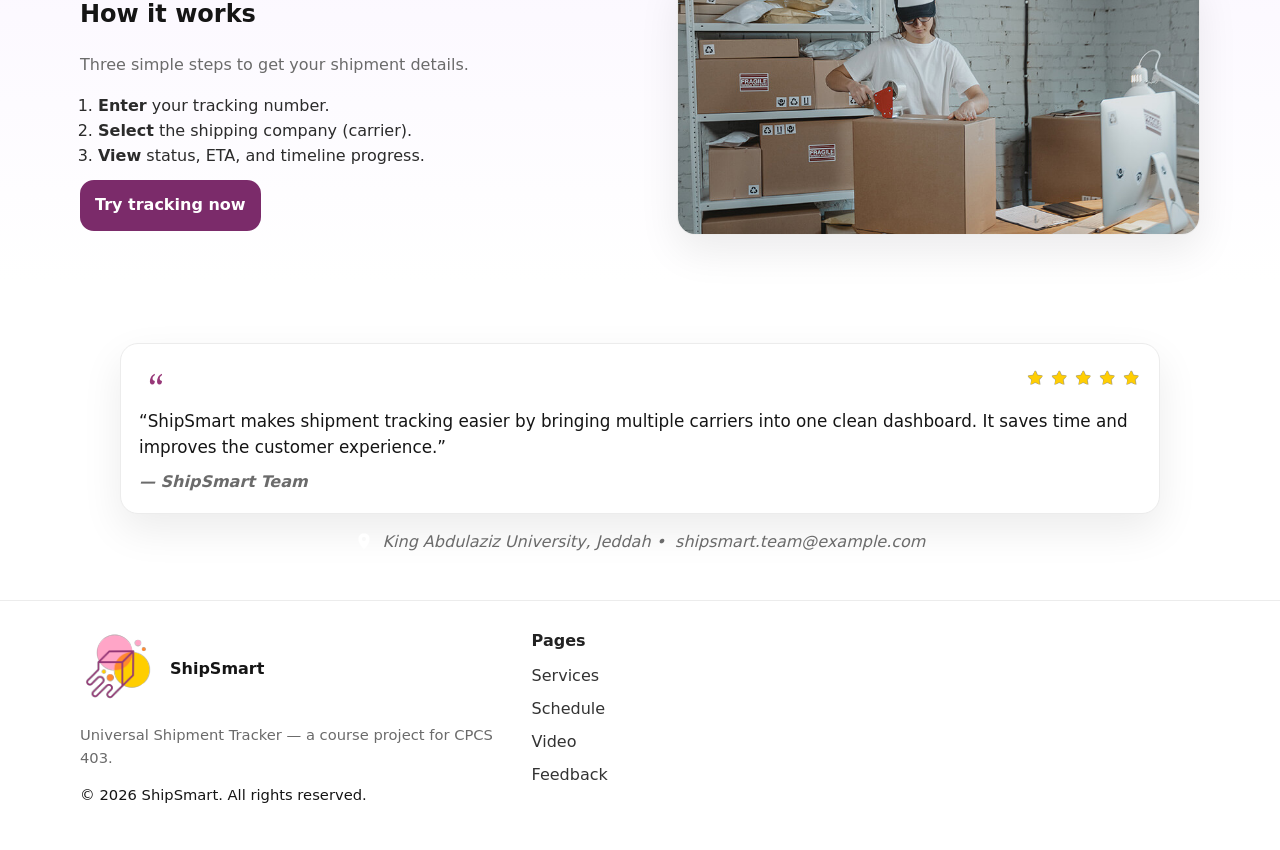
==== commit 4cd20575: "Fix iOS Chrome: change trackBtn to type=button, use click+touchend instead of form submit" ====
--- a/index.html
+++ b/index.html
@@ -1,12 +1,22 @@
 <!--
-Name: Sama Salem Saloum
-ID: 2205679
-Section: CPCS403
-Date: 27-02-2026
+Member 1:
+  Name: Wareef Alzubaidi
+  Student ID: 2207221
+  Section: DAR
+
+Member 2:
+  Name: Sama Salem Salloum
+  Student ID: 2205679
+  Section: DAR
+
+Member 3:
+  Name: Manar Abdullah Alharbi
+  Student ID: 2206712
+  Section: DAR
+
 File: index.html
-Purpose: ShipSmart Home Page (Universal Shipment Tracker) - interactive landing page
+Purpose: ShipSmart Home Page — interactive landing page with hero section, tracking form, feature cards, how-it-works steps, and testimonial.
 -->
-
 <!DOCTYPE html>
 <html lang="en">
 <head>
@@ -104,19 +114,54 @@
             </div>
 
             <div class="field inline">
-              <input type="checkbox" id="demoMode" name="demoMode" />
+              <input type="checkbox" id="demoMode" name="demoMode" checked />
               <label for="demoMode">Demo mode (show results on this page)</label>
             </div>
 
-            <button class="btn btn-primary" type="submit" id="trackBtn">Track Now</button>
+            <button class="btn btn-primary" type="button" id="trackBtn">Track Now</button>
 
             <p class="small muted">
               Demo mode is useful for the assignment demo even without real carrier APIs.
             </p>
           </form>
-        </div>
-
-        <!-- Right: illustration + result panel -->
+
+          <!-- Result area (JS demo) — shown under the track card -->
+          <div id="resultArea" class="result card card-inner" hidden>
+            <div class="result-head">
+              <h2 class="result-title">Shipment Status</h2>
+              <span id="statusBadge" class="badge">Loading</span>
+            </div>
+
+            <div class="result-grid">
+              <p><strong>Carrier:</strong> <span id="rCarrier">—</span></p>
+              <p><strong>Tracking #:</strong> <span id="rTracking">—</span></p>
+              <p><strong>ETA:</strong> <span id="rEta">—</span></p>
+              <p><strong>Last Update:</strong> <span id="rUpdate">—</span></p>
+            </div>
+
+            <!-- Timeline (ordered list required usage) -->
+            <ol class="timeline" aria-label="Shipment progress timeline">
+              <li class="step" data-step="created"><span class="step-dot"></span>Shipment Created</li>
+              <li class="step" data-step="picked"><span class="step-dot"></span>Picked Up</li>
+              <li class="step" data-step="transit"><span class="step-dot"></span>In Transit</li>
+              <li class="step" data-step="out"><span class="step-dot"></span>Out for Delivery</li>
+              <li class="step" data-step="delivered"><span class="step-dot"></span>Delivered</li>
+            </ol>
+
+            <div class="result-actions">
+              <button class="btn" type="button" id="newSearchBtn">New Search</button>
+              <a class="btn btn-ghost" href="pages/feedback.html">Leave Feedback</a>
+            </div>
+          </div>
+
+          <!-- Loading box -->
+          <div id="loadingBox" class="loading card" hidden>
+            <span class="spinner" aria-hidden="true"></span>
+            <span>Checking shipment status…</span>
+          </div>
+        </div>
+
+        <!-- Picture card (below track + result) -->
         <div class="hero-right">
           <div class="illustration card">
             <div class="illus-top">
@@ -124,44 +169,8 @@
               <span class="chip chip-soft">Fast & Simple</span>
             </div>
 
-            <!-- ✅ FIXED: media wrapper so image fits perfectly -->
             <div class="hero-media">
               <img class="hero-illus" src="images/wherehouse pirbul boxes.svg" alt="Warehouse with boxes illustration" />
-            </div>
-
-            <!-- Result area (JS demo) -->
-            <div id="resultArea" class="result card-inner" hidden>
-              <div class="result-head">
-                <h2 class="result-title">Shipment Status</h2>
-                <span id="statusBadge" class="badge">Loading</span>
-              </div>
-
-              <div class="result-grid">
-                <p><strong>Carrier:</strong> <span id="rCarrier">—</span></p>
-                <p><strong>Tracking #:</strong> <span id="rTracking">—</span></p>
-                <p><strong>ETA:</strong> <span id="rEta">—</span></p>
-                <p><strong>Last Update:</strong> <span id="rUpdate">—</span></p>
-              </div>
-
-              <!-- Timeline (ordered list required usage) -->
-              <ol class="timeline" aria-label="Shipment progress timeline">
-                <li class="step" data-step="created"><span class="step-dot"></span>Shipment Created</li>
-                <li class="step" data-step="picked"><span class="step-dot"></span>Picked Up</li>
-                <li class="step" data-step="transit"><span class="step-dot"></span>In Transit</li>
-                <li class="step" data-step="out"><span class="step-dot"></span>Out for Delivery</li>
-                <li class="step" data-step="delivered"><span class="step-dot"></span>Delivered</li>
-              </ol>
-
-              <div class="result-actions">
-                <button class="btn" type="button" id="newSearchBtn">New Search</button>
-                <a class="btn btn-ghost" href="pages/feedback.html">Leave Feedback</a>
-              </div>
-            </div>
-
-            <!-- Loading box -->
-            <div id="loadingBox" class="loading" hidden>
-              <span class="spinner" aria-hidden="true"></span>
-              <span>Checking shipment status…</span>
             </div>
           </div>
         </div>
@@ -330,15 +339,6 @@
         </ul>
       </div>
 
-      <div>
-        <p class="footer-title">Social</p>
-        <div class="social">
-          <a href="#" aria-label="Instagram"><img src="images/instagram-logo.svg" alt="" aria-hidden="true" /></a>
-          <a href="#" aria-label="Facebook"><img src="images/facebook-logo.svg" alt="" aria-hidden="true" /></a>
-          <a href="#" aria-label="Pinterest"><img src="images/pinterest-logo.svg" alt="" aria-hidden="true" /></a>
-          <a href="#" aria-label="X"><img src="images/x-logo.svg" alt="" aria-hidden="true" /></a>
-        </div>
-      </div>
     </div>
   </footer>
 
--- a/global/main.css
+++ b/global/main.css
@@ -1,12 +1,22 @@
 /*
-Name: Sama Salem Saloum
-ID: 2205679
-Section: CPCS403
-Date: 27-02-2026
+Member 1:
+  Name: Wareef Alzubaidi
+  Student ID: 2207221
+  Section: DAR
+
+Member 2:
+  Name: Sama Salem Salloum
+  Student ID: 2205679
+  Section: DAR
+
+Member 3:
+  Name: Manar Abdullah Alharbi
+  Student ID: 2206712
+  Section: DAR
+
 File: global/main.css
-Purpose: Global styling for ShipSmart (Webflow-style landing page)
+Purpose: Global stylesheet for ShipSmart — all layout, typography, colors, components, responsive design, and animations.
 */
-
 :root{
   --bg: #ffffff;
   --soft: #fbf7ff;
@@ -955,12 +965,16 @@
   flex-wrap:wrap;
   margin-top:6px;
 }
-.form-actions .btn-primary{
-  width:auto;
-  flex:1;
-}
+.form-actions .btn-primary,
 .form-actions .btn-ghost{
-  flex:0 0 auto;
+  display: flex;
+  flex: 0 0 calc(50% - 6px); /* exact equal halves minus half the gap */
+  width: calc(50% - 6px);
+  min-width: 0;
+  box-sizing: border-box;
+  justify-content: center;
+  align-items: center;
+  margin-top: 0;
 }
 
 /* Input error state */
@@ -970,6 +984,21 @@
   border-color:#b00020;
   box-shadow: 0 0 0 3px rgba(176,0,32,0.10);
 }
+.form-fieldset.has-error{
+  border: 1.5px solid #b00020;
+  border-radius: var(--radius);
+  padding: 10px 14px 4px;
+}
+
+/* First + Last name side-by-side */
+.name-row{
+  display: grid;
+  grid-template-columns: 1fr 1fr;
+  gap: 16px;
+}
+@media(max-width:560px){
+  .name-row{ grid-template-columns: 1fr; }
+}
 
 /* Sidebar */
 .feedback-sidebar{
@@ -1003,24 +1032,81 @@
   line-height:1.6;
 }
 
-/* Success card */
-.feedback-success{
-  text-align:center;
-  padding:40px 0;
-}
-.success-card{
-  padding:36px;
-  max-width:500px;
-  margin:0 auto;
-}
-.success-card h2{
+/* ===================== SUCCESS MODAL ===================== */
+.modal-overlay{
+  position: fixed;
+  inset: 0;
+  background: rgba(0, 0, 0, 0.55);
+  backdrop-filter: blur(3px);
+  -webkit-backdrop-filter: blur(3px);
+  display: flex;
+  align-items: center;
+  justify-content: center;
+  z-index: 999;
+  padding: 20px;
+  animation: fadeIn .2s ease;
+}
+.modal-overlay[hidden]{
+  display: none;
+}
+.modal-box{
+  width: 100%;
+  max-width: 480px;
+  padding: 44px 40px 36px;
+  text-align: center;
+  animation: slideUp .25s ease;
+}
+.modal-icon{
+  width: 64px;
+  height: 64px;
+  border-radius: 50%;
+  background: var(--primary);
+  color: #fff;
+  font-size: 2rem;
+  line-height: 64px;
+  margin: 0 auto 20px;
+}
+.modal-box h2{
   color: var(--primary);
-  margin:0 0 10px;
-}
-.success-card p{
-  margin:0 0 18px;
-  color:#2b2b2b;
-}
+  margin: 0 0 10px;
+  font-size: 1.6rem;
+}
+.modal-box p{
+  color: #2b2b2b;
+  margin: 0 0 28px;
+  line-height: 1.7;
+}
+.modal-actions{
+  display: flex;
+  gap: 12px;
+  justify-content: center;
+  flex-wrap: wrap;
+}
+.modal-actions .btn{
+  display: flex;
+  flex: 0 0 calc(50% - 6px); /* exact half minus half the gap → always equal */
+  width: calc(50% - 6px);    /* belt-and-suspenders for <a> vs <button> */
+  min-width: 0;
+  box-sizing: border-box;
+  justify-content: center;
+  align-items: center;
+  padding: 14px 20px;
+  font-size: 1rem;
+  font-weight: 700;
+  line-height: 1;
+  margin-top: 0;             /* cancel .btn-primary margin-top */
+}
+@keyframes fadeIn{
+  from{ opacity:0; }
+  to  { opacity:1; }
+}
+@keyframes slideUp{
+  from{ transform: translateY(30px); opacity:0; }
+  to  { transform: translateY(0);    opacity:1; }
+}
+
+/* (kept for backwards compat — no longer used) */
+.feedback-success{ display:none; }
 
 /* ===================== SERVICES PAGE ===================== */
 .services-grid{
--- a/global/print.css
+++ b/global/print.css
@@ -1,8 +1,22 @@
 /*
+Member 1:
+  Name: Wareef Alzubaidi
+  Student ID: 2207221
+  Section: DAR
+
+Member 2:
+  Name: Sama Salem Salloum
+  Student ID: 2205679
+  Section: DAR
+
+Member 3:
+  Name: Manar Abdullah Alharbi
+  Student ID: 2206712
+  Section: DAR
+
 File: global/print.css
-Purpose: Print stylesheet — only table content should be printed
+Purpose: Print stylesheet — hides all non-essential content and only prints the shipping schedule table.
 */
-
 /* ===== Hide everything by default ===== */
 body *{
   visibility:hidden;
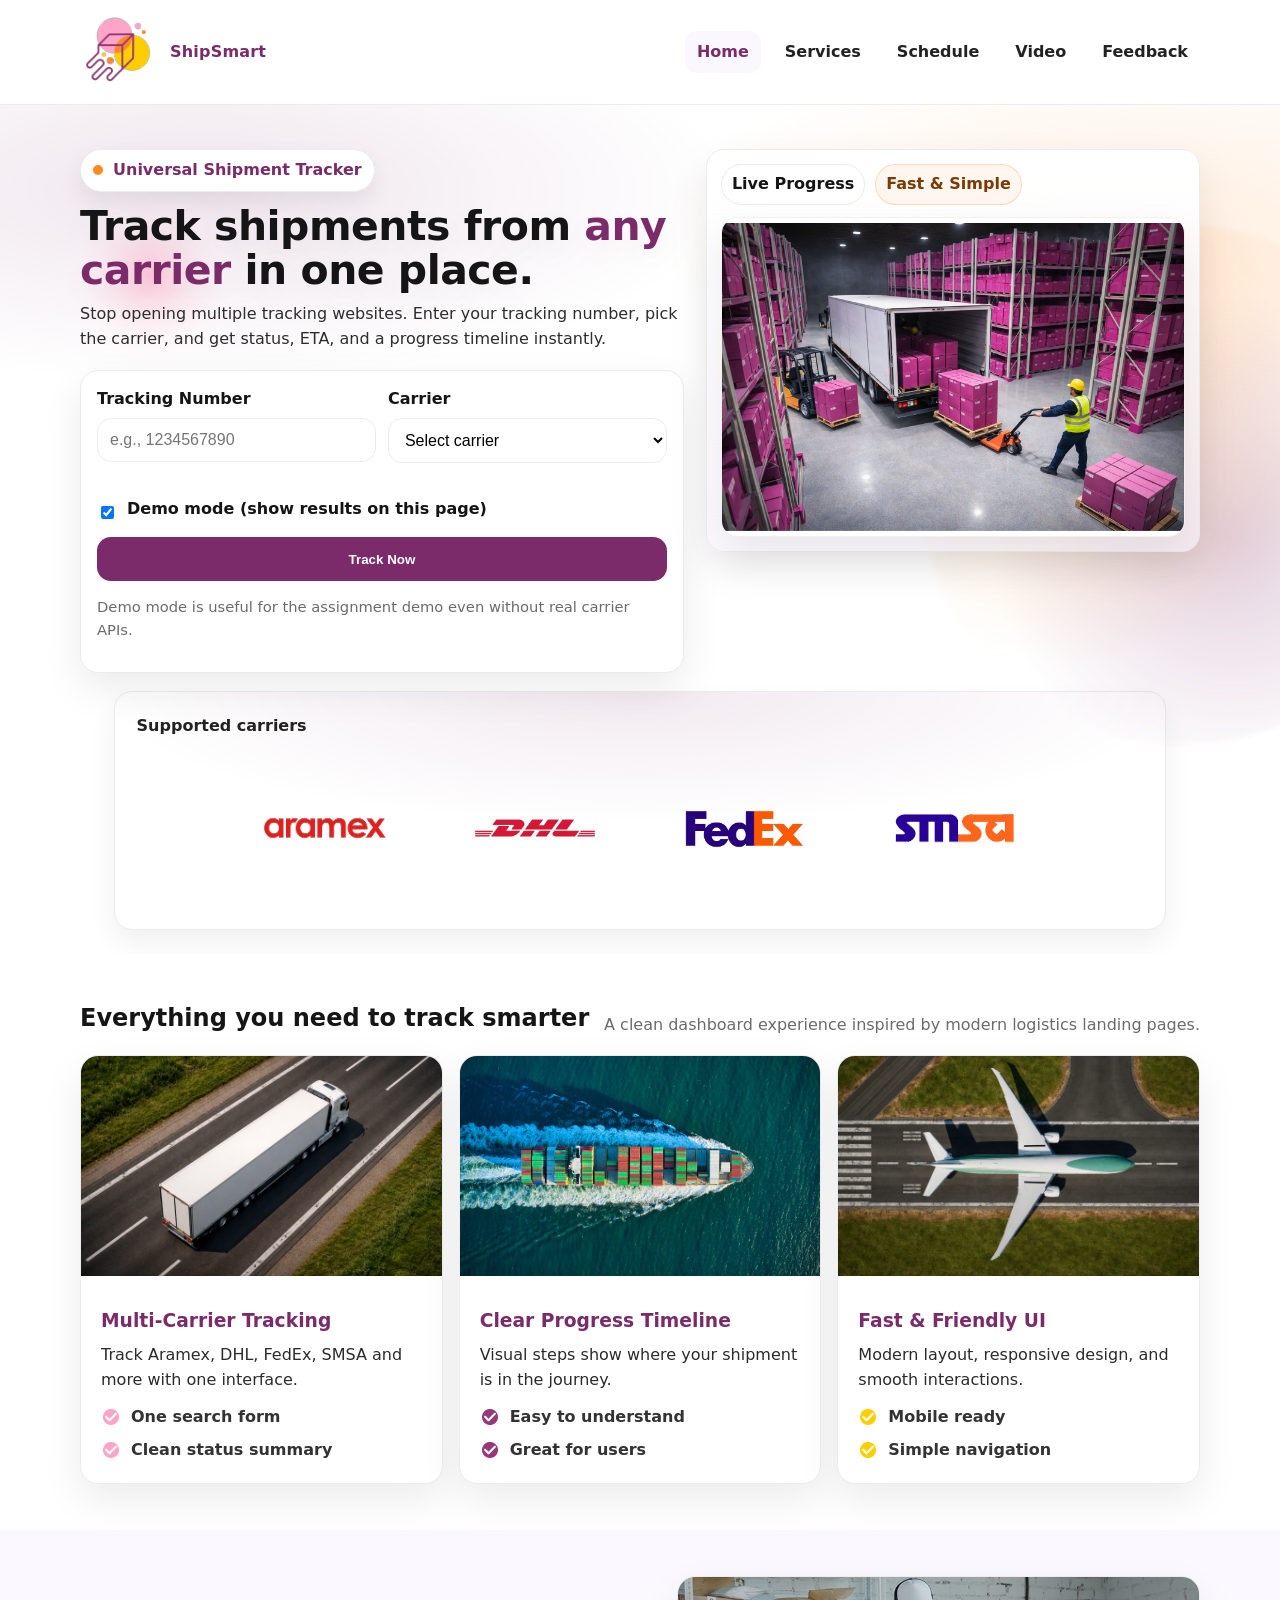
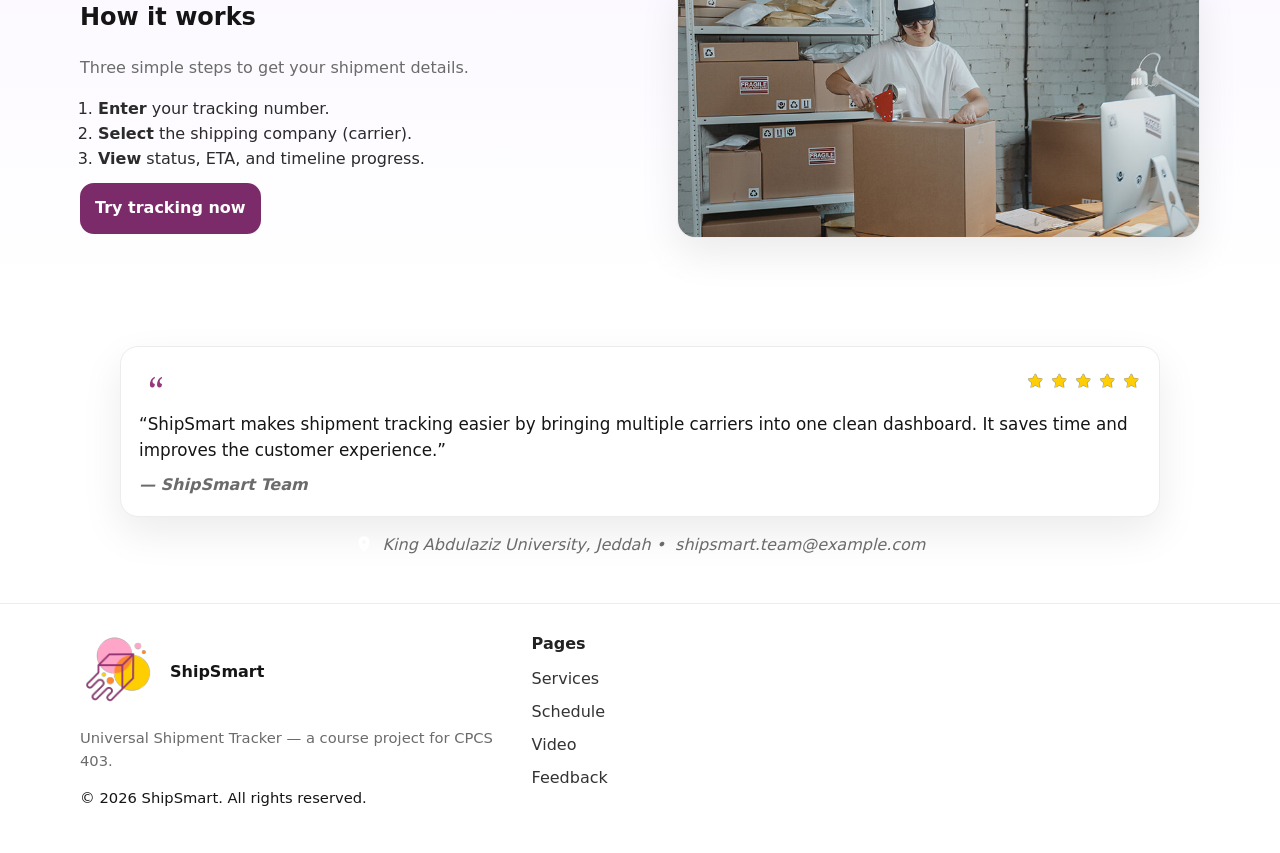
==== commit a16d5994: "Restore 2-col desktop layout; fix iOS: localStorage try/catch, style.display instead of hidden, cach" ====
--- a/index.html
+++ b/index.html
@@ -119,6 +119,7 @@
             </div>
 
             <button class="btn btn-primary" type="button" id="trackBtn">Track Now</button>
+            <p id="demohint" class="error" style="display:none">Please check Demo mode to track.</p>
 
             <p class="small muted">
               Demo mode is useful for the assignment demo even without real carrier APIs.
@@ -343,6 +344,6 @@
   </footer>
 
   <!-- External JS (Required) -->
-  <script src="scripts/main.js"></script>
+  <script src="scripts/main.js?v=11"></script>
 </body>
 </html>
--- a/global/main.css
+++ b/global/main.css
@@ -155,11 +155,22 @@
 
 .hero-grid{
   position:relative;
-  z-index:1; /* keep content above blob */
+  z-index:1;
   display:grid;
   grid-template-columns: 1.1fr 0.9fr;
   gap:22px;
   align-items:start;
+}
+
+.hero-right .illustration.card{
+  width:100%;
+  box-sizing:border-box;
+}
+
+.hero-right .hero-media img.hero-illus{
+  width:100%;
+  max-height:420px;
+  object-fit:cover;
 }
 
 .pill{
@@ -259,6 +270,11 @@
   background:#fff;
   font-weight:900;
   cursor:pointer;
+  -webkit-appearance: none;   /* iOS Safari reset */
+  appearance: none;
+  touch-action: manipulation; /* remove iOS 300ms tap delay */
+  min-height: 44px;           /* Apple HIG minimum tappable height */
+  text-decoration: none;
 }
 .btn-primary{
   width:100%;
@@ -976,6 +992,17 @@
   align-items: center;
   margin-top: 0;
 }
+@media(max-width: 480px){
+  .form-actions{
+    flex-direction: column;
+  }
+  .form-actions .btn-primary,
+  .form-actions .btn-ghost{
+    flex: unset;
+    width: 100%;          /* full-width on mobile = easy tap target */
+    min-height: 52px;
+  }
+}
 
 /* Input error state */
 .form-group.has-error input,
